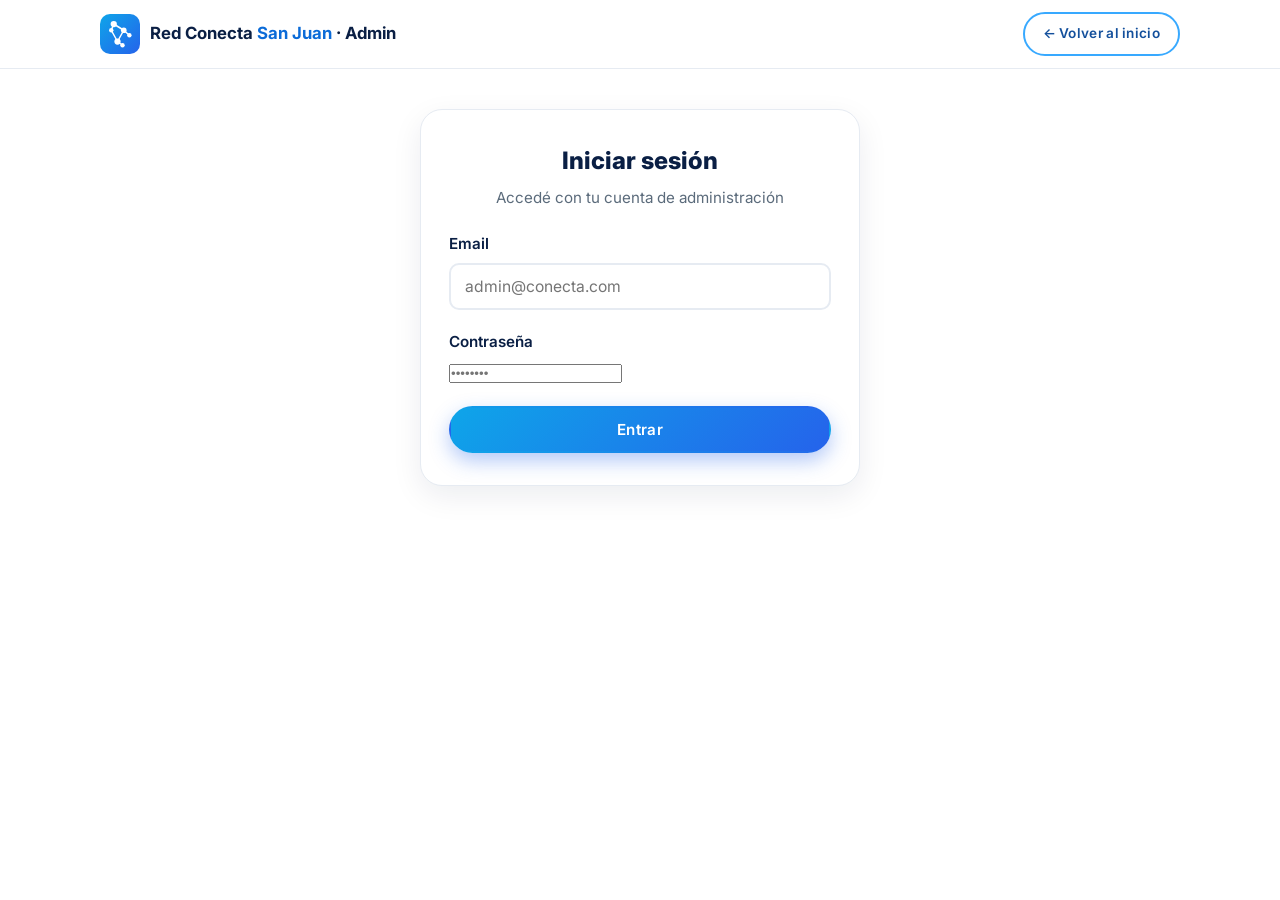
==== admin.html @ 94a2de99 "first commit" ====
<!DOCTYPE html>
<html lang="es">
<head>
    <meta charset="UTF-8">
    <meta name="viewport" content="width=device-width, initial-scale=1.0">
    <meta name="robots" content="noindex">
    <title>Panel de Administración - Red Conecta San Juan</title>

    <link rel="preconnect" href="https://fonts.googleapis.com">
    <link rel="preconnect" href="https://fonts.gstatic.com" crossorigin>
    <link href="https://fonts.googleapis.com/css2?family=Inter:wght@400;500;600;700;800;900&display=swap" rel="stylesheet">

    <link rel="stylesheet" href="css/estilo.css">
</head>
<body>

    <!-- ==================== ENCABEZADO ==================== -->
    <header class="header">
        <div class="header-inner">
            <a class="header-logo" href="index.html">
                <img src="assets/imagenes/logo.svg" alt="Logo Red Conecta San Juan" class="logo-img">
                <span class="logo-texto">Red Conecta <strong>San Juan</strong> · Admin</span>
            </a>
            <a class="btn btn-secundario btn-header" href="index.html">← Volver al inicio</a>
        </div>
    </header>

    <main class="container">

        <!-- ===================== LOGIN ===================== -->
        <div id="login-panel" class="auth-panel">
            <h2>Iniciar sesión</h2>
            <p class="auth-subtitulo">Accedé con tu cuenta de administración</p>

            <div id="login-mensaje" class="mensaje"></div>

            <form id="login-form" novalidate>
                <div class="campo" id="login-email-grupo">
                    <label for="login-email">Email</label>
                    <input type="email" id="login-email" placeholder="admin@conecta.com" autocomplete="email">
                    <span class="campo-error">Ingresá un email válido</span>
                </div>
                <div class="campo" id="login-password-grupo">
                    <label for="login-password">Contraseña</label>
                    <input type="password" id="login-password" placeholder="••••••••" autocomplete="current-password">
                    <span class="campo-error">Ingresá tu contraseña</span>
                </div>
                <button type="submit" class="btn btn-primario btn-block" id="btn-login">
                    <span class="spinner spinner-oscuro"></span>
                    Entrar
                </button>
            </form>
        </div>

        <!-- ===================== PANEL DE REGISTROS ===================== -->
        <section id="admin-panel" hidden>
            <div class="admin-header">
                <h2 class="admin-titulo">Registros de la Red</h2>
                <div>
                    <span class="header-usuario-nombre">👤 <span id="usuario-nombre"></span></span>
                    <button class="btn btn-secundario btn-sm" id="btn-cerrar-sesion">Cerrar sesión</button>
                </div>
            </div>

            <div id="admin-mensaje" class="mensaje"></div>

            <div class="table-wrap">
                <table class="tabla-admin">
                    <thead>
                        <tr>
                            <th>Fecha</th>
                            <th>Nombre</th>
                            <th>Email</th>
                            <th>Tipo de perfil</th>
                            <th>Localidad</th>
                            <th>WhatsApp</th>
                            <th>Red</th>
                            <th>Archivo</th>
                            <th>Detalles</th>
                            <th>Autoriza</th>
                            <th>Acciones</th>
                        </tr>
                    </thead>
                    <tbody id="tabla-registros">
                        <tr>
                            <td colspan="11">
                                <div class="empty-state">
                                    <span class="empty-icono">⏳</span>
                                    Cargando registros…
                                </div>
                            </td>
                        </tr>
                    </tbody>
                </table>
            </div>
        </section>
    </main>

    <!-- ==================== SCRIPTS ==================== -->
    <script src="js/config.js"></script>
    <script src="js/supabase.js"></script>
    <script src="js/auth.js"></script>
    <script>
        document.addEventListener('DOMContentLoaded', function() {
            const loginPanel = document.getElementById('login-panel');
            const adminPanel = document.getElementById('admin-panel');
            const mensajeLogin = document.getElementById('login-mensaje');
            const mensajeAdmin = document.getElementById('admin-mensaje');

            /* ==================== UTILIDADES ==================== */

            function mostrarMensaje(contenedor, texto, tipo) {
                contenedor.textContent = texto;
                contenedor.className = 'mensaje mensaje-' + tipo + ' visible';
            }

            function validarCampo(grupoId, condicionValida) {
                const grupo = document.getElementById(grupoId);
                if (condicionValida()) {
                    grupo.classList.remove('invalido');
                    return true;
                }
                grupo.classList.add('invalido');
                return false;
            }

            function esEmailValido(email) {
                return /^[^\s@]+@[^\s@]+\.[^\s@]+$/.test(email);
            }

            /* ==================== LOGIN ==================== */

            document.getElementById('login-form').addEventListener('submit', async function(e) {
                e.preventDefault();

                const email = document.getElementById('login-email').value.trim();
                const password = document.getElementById('login-password').value;

                const emailOk = validarCampo('login-email-grupo', () => esEmailValido(email));
                const passOk = validarCampo('login-password-grupo', () => password.length > 0);
                if (!emailOk || !passOk) return;

                const btn = document.getElementById('btn-login');
                btn.disabled = true;
                btn.classList.add('btn-loading');

                try {
                    await iniciarSesion(email, password);
                    mostrarPanelAdmin();
                } catch (error) {
                    mostrarMensaje(mensajeLogin, '❌ ' + error.message, 'error');
                } finally {
                    btn.disabled = false;
                    btn.classList.remove('btn-loading');
                }
            });

            /* ==================== PANEL ADMIN ==================== */

            function mostrarPanelAdmin() {
                loginPanel.hidden = true;
                adminPanel.hidden = false;
                document.getElementById('usuario-nombre').textContent = nombreUsuario();
                cargarRegistros();
            }

            document.getElementById('btn-cerrar-sesion').addEventListener('click', function() {
                cerrarSesion(true);
            });

            // Nombres legibles de los tipos de perfil
            const etiquetasPerfil = {
                profesional: 'Profesional',
                tecnico: 'Técnico / oficio',
                busco_trabajo: 'Busco trabajo',
                emprendedor: 'Emprendedor/a',
                empresa: 'Empresa / PyME',
                estudiante: 'Estudiante',
                institucion: 'Institución'
            };

            function escapar(texto) {
                const div = document.createElement('div');
                div.textContent = texto;
                return div.innerHTML;
            }

            function formatearFecha(iso) {
                if (!iso) return '—';
                const fecha = new Date(iso);
                if (isNaN(fecha)) return '—';
                return fecha.toLocaleDateString('es-AR', {
                    day: '2-digit',
                    month: '2-digit',
                    year: 'numeric',
                    hour: '2-digit',
                    minute: '2-digit'
                });
            }

            // Resumen legible de preferencias + datos del perfil
            function resumenDetalles(registro) {
                const partes = [];

                const detalles = registro.perfil_detalles || {};
                const camposLegibles = {
                    profesion: 'Profesión',
                    especialidad: 'Especialidad',
                    experiencia: 'Experiencia',
                    interes: 'Interés',
                    nombre_emprendimiento: 'Emprendimiento',
                    rubro: 'Rubro',
                    localidad_emprendimiento: 'Localidad',
                    ofreces: 'Ofrece',
                    nombre_empresa: 'Empresa',
                    carrera: 'Carrera',
                    institucion: 'Institución',
                    anio_cursado: 'Año',
                    nombre_institucion: 'Institución'
                };

                Object.keys(camposLegibles).forEach((clave) => {
                    if (detalles[clave]) {
                        const valor = Array.isArray(detalles[clave])
                            ? detalles[clave].join(', ')
                            : String(detalles[clave]);
                        if (valor) partes.push(`<strong>${camposLegibles[clave]}:</strong> ${escapar(valor)}`);
                    }
                });

                if (Array.isArray(registro.preferencias) && registro.preferencias.length) {
                    partes.push(`<strong>Quiere encontrar:</strong> ${escapar(registro.preferencias.join(', '))}`);
                }

                return partes.join('<br>') || '—';
            }

            async function cargarRegistros() {
                const tbody = document.getElementById('tabla-registros');

                try {
                    const registros = await listarRegistros();

                    if (!registros.length) {
                        tbody.innerHTML = `
                            <tr>
                                <td colspan="11">
                                    <div class="empty-state">
                                        <span class="empty-icono">🌱</span>
                                        Todavía no hay registros en la red.
                                    </div>
                                </td>
                            </tr>
                        `;
                        return;
                    }

                    tbody.innerHTML = registros.map((registro) => `
                        <tr>
                            <td>${escapar(formatearFecha(registro.fecha_registro))}</td>
                            <td><strong>${escapar(registro.nombre_apellido)}</strong></td>
                            <td>${escapar(registro.email || '')}</td>
                            <td><span class="badge badge-perfil">${escapar(etiquetasPerfil[registro.tipo_perfil] || registro.tipo_perfil || '')}</span></td>
                            <td>${escapar(registro.localidad || '')}</td>
                            <td>${escapar(registro.whatsapp || '')}</td>
                            <td>${escapar(registro.red_social || '')}</td>
                            <td>${registro.archivo_url
                                ? `<a href="${escapar(registro.archivo_url)}" target="_blank" rel="noopener">${escapar(registro.archivo_nombre || 'Ver archivo')}</a>`
                                : '—'}</td>
                            <td class="celda-descripcion">${resumenDetalles(registro)}</td>
                            <td>
                                ${registro.autoriza_datos ? '✅ Datos' : '❌ Datos'}
                                ${registro.autoriza_contacto ? '· ✅ Contacto' : '· ❌ Contacto'}
                            </td>
                            <td class="acciones-cell">
                                <button type="button" class="btn btn-danger btn-sm" data-eliminar="${registro.id}" data-nombre="${escapar(registro.nombre_apellido)}">Eliminar</button>
                            </td>
                        </tr>
                    `).join('');

                    // Delegación: eliminar registros
                    tbody.querySelectorAll('[data-eliminar]').forEach((btn) => {
                        btn.addEventListener('click', async () => {
                            const nombre = btn.dataset.nombre;
                            if (!confirm(`¿Eliminar el registro de "${nombre}"? Esta acción no se puede deshacer.`)) return;

                            btn.disabled = true;
                            try {
                                await eliminarRegistro(btn.dataset.eliminar);
                                mostrarMensaje(mensajeAdmin, '✅ Registro eliminado.', 'exito');
                                cargarRegistros();
                            } catch (error) {
                                btn.disabled = false;
                                mostrarMensaje(mensajeAdmin, '❌ ' + error.message, 'error');
                            }
                        });
                    });

                } catch (error) {
                    const esPGRST205 = error.message.includes('PGRST205') || error.message.includes('Could not find the table');
                    tbody.innerHTML = `
                        <tr>
                            <td colspan="11">
                                <div class="empty-state">
                                    <span class="empty-icono">${esPGRST205 ? '🛠️' : '⚠️'}</span>
                                    ${esPGRST205
                                        ? 'La tabla <strong>registros</strong> no existe en Supabase. Ejecutá <strong>sql/setup_conecta.sql</strong> en el SQL Editor: copialo desde el archivo con el Bloc de notas (no desde un visor con formato), pegá el contenido, hacé <strong>Run</strong> y luego recargá esta página.'
                                        : 'No se pudieron cargar los registros. Revisá que las políticas RLS estén configuradas (ejecutá sql/setup_conecta.sql) y que la sesión sea válida.'}
                                    <br><small>${escapar(error.message)}</small>
                                </div>
                            </td>
                        </tr>
                    `;
                }
            }

            /* ==================== INICIO ==================== */

            if (verificarSesion()) {
                mostrarPanelAdmin();
            }
        });
    </script>
</body>
</html>
---- css/estilo.css ----
/* ============================================================
   RED CONECTA SAN JUAN - ESTILOS GLOBALES
   Paleta: azules, blancos y grises. Tipografía: Inter.
   Mobile first: estilos base para móvil y luego media queries
   para tablet y desktop.
   ============================================================ */

/* ============================================================
   0) VARIABLES Y RESET
   ============================================================ */
:root {
    --azul-900: #0a1f44;
    --azul-800: #12356e;
    --azul-700: #14509c;
    --azul-600: #0b6bd8;
    --azul-500: #1d8cf0;
    --azul-400: #38a9ff;
    --azul-100: #e3f1ff;
    --verde: #10b981;
    --rojo: #e11d48;
    --gris-900: #1f2937;
    --gris-600: #5b6b7b;
    --gris-400: #9aa8b8;
    --gris-200: #e6ebf2;
    --gris-100: #f4f7fb;
    --blanco: #ffffff;
    --gradiente-primario: linear-gradient(135deg, #0ea5e9 0%, #2563eb 100%);
    --gradiente-hero: linear-gradient(160deg, #0a1f44 0%, #12356e 55%, #0b6bd8 100%);
    --sombra: 0 10px 30px rgba(10, 31, 68, 0.08);
    --sombra-hover: 0 16px 40px rgba(10, 31, 68, 0.14);
    --radio: 16px;
    --radio-chico: 10px;
    --max-w: 1120px;
    --max-w-estrecho: 720px;
}

* {
    margin: 0;
    padding: 0;
    box-sizing: border-box;
}

html {
    scroll-behavior: smooth;
}

body {
    font-family: 'Inter', system-ui, -apple-system, 'Segoe UI', Roboto, sans-serif;
    color: var(--gris-900);
    background: var(--blanco);
    line-height: 1.6;
    -webkit-font-smoothing: antialiased;
}

img {
    max-width: 100%;
    display: block;
}

a {
    color: var(--azul-600);
    text-decoration: none;
}

a:hover {
    text-decoration: none;
}

.container {
    width: 100%;
    max-width: var(--max-w);
    margin: 0 auto;
    padding: 0 20px;
}

.container-estrecho {
    max-width: var(--max-w-estrecho);
}

/* ============================================================
   1) BOTONES
   ============================================================ */
.btn {
    display: inline-flex;
    align-items: center;
    justify-content: center;
    gap: 8px;
    padding: 12px 22px;
    border: 2px solid transparent;
    border-radius: 999px;
    font-family: inherit;
    font-size: 0.95rem;
    font-weight: 600;
    letter-spacing: 0.3px;
    cursor: pointer;
    transition: transform 0.15s ease, box-shadow 0.2s ease, background 0.2s ease, color 0.2s ease;
    text-align: center;
}

.btn:active {
    transform: scale(0.98);
}

.btn:disabled {
    opacity: 0.6;
    cursor: not-allowed;
}

.btn-primario {
    background: var(--gradiente-primario);
    color: var(--blanco);
    box-shadow: 0 8px 20px rgba(37, 99, 235, 0.35);
}

.btn-primario:hover {
    box-shadow: 0 12px 26px rgba(37, 99, 235, 0.45);
    transform: translateY(-1px);
}

.btn-secundario {
    background: var(--blanco);
    color: var(--azul-700);
    border-color: var(--azul-400);
}

.btn-secundario:hover {
    background: var(--azul-100);
    transform: translateY(-1px);
}

.btn-lg {
    padding: 15px 32px;
    font-size: 1.05rem;
}

.btn-sm {
    padding: 8px 16px;
    font-size: 0.85rem;
}

.btn-danger {
    background: var(--blanco);
    color: var(--rojo);
    border-color: #fecdd3;
}

.btn-danger:hover {
    background: #fff1f2;
}

.btn-enlace {
    background: none;
    border: none;
    color: var(--azul-600);
    font-family: inherit;
    font-size: 0.9rem;
    font-weight: 600;
    cursor: pointer;
    padding: 2px 0;
}

.btn-enlace:hover {
    text-decoration: underline;
}

.btn-block {
    width: 100%;
}

/* Botón con spinner durante el envío */
.btn-loading {
    pointer-events: none;
    opacity: 0.8;
}

.btn-loading .spinner {
    display: inline-block;
}

.spinner {
    display: none;
    width: 16px;
    height: 16px;
    border: 2px solid rgba(255, 255, 255, 0.4);
    border-top-color: #fff;
    border-radius: 50%;
    animation: girar 0.7s linear infinite;
}

.spinner-oscuro {
    border: 2px solid rgba(11, 107, 216, 0.25);
    border-top-color: var(--azul-600);
}

@keyframes girar {
    to { transform: rotate(360deg); }
}

/* ============================================================
   2) ENCABEZADO
   ============================================================ */
.header {
    position: sticky;
    top: 0;
    z-index: 100;
    background: rgba(255, 255, 255, 0.95);
    backdrop-filter: blur(8px);
    border-bottom: 1px solid var(--gris-200);
}

.header-inner {
    max-width: var(--max-w);
    margin: 0 auto;
    padding: 12px 20px;
    display: flex;
    align-items: center;
    justify-content: space-between;
    gap: 16px;
}

.header-logo {
    display: flex;
    align-items: center;
    gap: 10px;
}

.logo-img {
    width: 40px;
    height: 40px;
}

.logo-texto {
    font-size: 1.05rem;
    font-weight: 700;
    color: var(--azul-900);
    white-space: nowrap;
}

.logo-texto strong {
    color: var(--azul-600);
}

.header-nav {
    display: none;
    align-items: center;
    gap: 22px;
}

.header-nav > a:not(.btn) {
    color: var(--gris-900);
    font-weight: 500;
    font-size: 0.95rem;
}

.header-nav > a:not(.btn):hover {
    color: var(--azul-600);
}

.btn-header {
    padding: 9px 18px;
    font-size: 0.85rem;
}

.nav-toggle {
    display: inline-flex;
    align-items: center;
    justify-content: center;
    width: 42px;
    height: 42px;
    background: none;
    border: 1px solid var(--gris-200);
    border-radius: 10px;
    font-size: 1.3rem;
    color: var(--azul-900);
    cursor: pointer;
}

@media (min-width: 900px) {
    .header-nav {
        display: flex;
    }
    .nav-toggle {
        display: none;
    }
}

/* Menú móvil desplegado (se activa por JS) */
.header-nav.abierto {
    display: flex;
    flex-direction: column;
    align-items: stretch;
    gap: 10px;
    position: absolute;
    top: 100%;
    left: 0;
    right: 0;
    background: var(--blanco);
    border-bottom: 1px solid var(--gris-200);
    box-shadow: var(--sombra);
    padding: 16px 20px;
}

/* ============================================================
   3) HERO
   ============================================================ */
.hero {
    background: var(--gradiente-hero);
    color: var(--blanco);
    padding: 64px 0 72px;
    position: relative;
    overflow: hidden;
}

.hero-inner {
    display: flex;
    flex-direction: column;
    gap: 48px;
    align-items: center;
}

.hero-badge {
    display: inline-block;
    background: rgba(255, 255, 255, 0.12);
    border: 1px solid rgba(255, 255, 255, 0.25);
    color: #dbeafe;
    padding: 6px 16px;
    border-radius: 999px;
    font-size: 0.85rem;
    font-weight: 500;
    margin-bottom: 18px;
}

.hero-titulo {
    font-size: clamp(2.4rem, 8vw, 4.2rem);
    font-weight: 900;
    line-height: 1.05;
    letter-spacing: 0.5px;
    margin-bottom: 18px;
}

.hero-eslogan {
    font-size: clamp(1.1rem, 3vw, 1.5rem);
    font-weight: 600;
    color: #bfdbfe;
    margin-bottom: 16px;
}

.hero-texto {
    max-width: 560px;
    color: #dbeafe;
    margin-bottom: 28px;
    font-size: 1rem;
}

.hero-acciones {
    display: flex;
    flex-wrap: wrap;
    gap: 12px;
}

.hero .btn-secundario {
    background: rgba(255, 255, 255, 0.1);
    color: var(--blanco);
    border-color: rgba(255, 255, 255, 0.5);
}

.hero .btn-secundario:hover {
    background: rgba(255, 255, 255, 0.2);
}

.hero-grafico {
    max-width: 340px;
    width: 100%;
}

.hero-grafico svg {
    width: 100%;
    height: auto;
}

@media (min-width: 900px) {
    .hero {
        padding: 96px 0;
    }
    .hero-inner {
        flex-direction: row;
        justify-content: space-between;
        gap: 40px;
    }
    .hero-grafico {
        max-width: 440px;
    }
}

/* ============================================================
   4) SECCIONES GENÉRICAS
   ============================================================ */
.seccion {
    padding: 64px 0;
}

.seccion-gris {
    background: var(--gris-100);
}

.seccion-formulario {
    background: linear-gradient(180deg, var(--blanco) 0%, var(--gris-100) 100%);
    padding-bottom: 80px;
}

.seccion-titulo {
    font-size: clamp(1.6rem, 4vw, 2.2rem);
    font-weight: 800;
    color: var(--azul-900);
    text-align: center;
    margin-bottom: 14px;
}

.resaltado {
    color: var(--azul-600);
}

.seccion-intro {
    text-align: center;
    color: var(--gris-600);
    max-width: 680px;
    margin: 0 auto 44px;
    font-size: 1.02rem;
}

/* ============================================================
   5) BLOQUES "¿QUÉ ES?"
   ============================================================ */
.grid-bloques {
    display: grid;
    grid-template-columns: 1fr;
    gap: 20px;
}

.bloque {
    background: var(--blanco);
    border: 1px solid var(--gris-200);
    border-radius: var(--radio);
    padding: 32px 28px;
    box-shadow: var(--sombra);
    text-align: center;
    transition: transform 0.2s ease, box-shadow 0.2s ease;
}

.bloque:hover {
    transform: translateY(-4px);
    box-shadow: var(--sombra-hover);
}

.bloque-icono {
    display: inline-flex;
    align-items: center;
    justify-content: center;
    width: 72px;
    height: 72px;
    border-radius: 22px;
    background: var(--azul-100);
    font-size: 2rem;
    margin-bottom: 18px;
}

.bloque h3 {
    color: var(--azul-900);
    font-size: 1.2rem;
    margin-bottom: 10px;
}

.bloque p {
    color: var(--gris-600);
    font-size: 0.95rem;
}

@media (min-width: 700px) {
    .grid-bloques {
        grid-template-columns: repeat(3, 1fr);
    }
}

/* ============================================================
   6) TARJETAS DE PERFIL "¿QUIÉNES PUEDEN REGISTRARSE?"
   ============================================================ */
.grid-tarjetas {
    display: grid;
    grid-template-columns: 1fr;
    gap: 18px;
}

.tarjeta-perfil {
    background: var(--blanco);
    border: 1px solid var(--gris-200);
    border-radius: var(--radio);
    padding: 26px 22px;
    text-align: center;
    box-shadow: var(--sombra);
    transition: transform 0.2s ease, box-shadow 0.2s ease;
}

.tarjeta-perfil:hover {
    transform: translateY(-4px);
    box-shadow: var(--sombra-hover);
}

.tarjeta-icono {
    display: inline-flex;
    align-items: center;
    justify-content: center;
    width: 60px;
    height: 60px;
    border-radius: 18px;
    background: linear-gradient(135deg, var(--azul-100), #f0f9ff);
    font-size: 1.7rem;
    margin-bottom: 14px;
}

.tarjeta-perfil h3 {
    color: var(--azul-900);
    font-size: 1.05rem;
    margin-bottom: 6px;
}

.tarjeta-perfil p {
    color: var(--gris-600);
    font-size: 0.9rem;
}

@media (min-width: 560px) {
    .grid-tarjetas {
        grid-template-columns: repeat(2, 1fr);
    }
}

@media (min-width: 900px) {
    .grid-tarjetas {
        grid-template-columns: repeat(3, 1fr);
    }
}

/* ============================================================
   7) LISTA DE OPORTUNIDADES
   ============================================================ */
.lista-oportunidades {
    display: grid;
    grid-template-columns: 1fr;
    gap: 16px;
}

.oportunidad {
    display: flex;
    align-items: flex-start;
    gap: 16px;
    background: var(--blanco);
    border: 1px solid var(--gris-200);
    border-radius: var(--radio-chico);
    padding: 20px;
    transition: border-color 0.2s ease, box-shadow 0.2s ease;
}

.oportunidad:hover {
    border-color: var(--azul-400);
    box-shadow: var(--sombra);
}

.oportunidad-icono {
    flex-shrink: 0;
    display: inline-flex;
    align-items: center;
    justify-content: center;
    width: 46px;
    height: 46px;
    border-radius: 12px;
    background: var(--azul-100);
    font-size: 1.3rem;
}

.oportunidad h3 {
    color: var(--azul-900);
    font-size: 1.02rem;
    margin-bottom: 4px;
}

.oportunidad p {
    color: var(--gris-600);
    font-size: 0.9rem;
}

@media (min-width: 700px) {
    .lista-oportunidades {
        grid-template-columns: repeat(2, 1fr);
    }
}

/* ============================================================
   8) BANNER CTA
   ============================================================ */
.cta-banner {
    margin-top: 40px;
    text-align: center;
    background: var(--gradiente-hero);
    color: var(--blanco);
    border-radius: var(--radio);
    padding: 40px 24px;
    box-shadow: var(--sombra-hover);
}

.cta-banner p {
    font-size: 1.25rem;
    font-weight: 600;
    margin-bottom: 20px;
}

/* ============================================================
   9) FORMULARIO MULTI-PASO
   ============================================================ */
.formulario {
    background: var(--blanco);
    border: 1px solid var(--gris-200);
    border-radius: 22px;
    box-shadow: var(--sombra);
    padding: 28px 22px;
}

/* --- Indicador de progreso --- */
.progreso {
    list-style: none;
    display: flex;
    justify-content: space-between;
    gap: 4px;
    margin: 0 0 32px;
    padding: 0;
}

.progreso-item {
    display: flex;
    flex-direction: column;
    align-items: center;
    gap: 6px;
    flex: 1;
    position: relative;
}

.progreso-item:not(:last-child)::after {
    content: '';
    position: absolute;
    top: 16px;
    right: calc(50% + 14px);
    left: calc(-50% + 14px);
    height: 3px;
    background: var(--gris-200);
    border-radius: 2px;
    z-index: 0;
}

.progreso-numero {
    position: relative;
    z-index: 1;
    display: inline-flex;
    align-items: center;
    justify-content: center;
    width: 32px;
    height: 32px;
    border-radius: 50%;
    background: var(--gris-200);
    color: var(--gris-600);
    font-weight: 700;
    font-size: 0.9rem;
    transition: background 0.3s ease, color 0.3s ease;
}

.progreso-etiqueta {
    font-size: 0.7rem;
    color: var(--gris-600);
    text-align: center;
    white-space: nowrap;
}

.progreso-item.activo .progreso-numero {
    background: var(--gradiente-primario);
    color: var(--blanco);
    box-shadow: 0 4px 12px rgba(37, 99, 235, 0.4);
}

.progreso-item.activo .progreso-etiqueta {
    color: var(--azul-700);
    font-weight: 600;
}

.progreso-item.completado .progreso-numero {
    background: var(--verde);
    color: var(--blanco);
}

.progreso-item.completado:not(:last-child)::after {
    background: var(--verde);
}

@media (min-width: 700px) {
    .progreso-etiqueta {
        font-size: 0.8rem;
    }
    .progreso-numero {
        width: 36px;
        height: 36px;
    }
}

/* --- Pasos --- */
.paso-titulo {
    font-size: 1.4rem;
    font-weight: 800;
    color: var(--azul-900);
    margin-bottom: 6px;
}

.paso-subtitulo {
    color: var(--gris-600);
    margin-bottom: 24px;
    font-size: 0.98rem;
}

/* Transición de pasos */
.paso {
    animation: aparecer 0.35s ease;
}

@keyframes aparecer {
    from {
        opacity: 0;
        transform: translateX(24px);
    }
    to {
        opacity: 1;
        transform: translateX(0);
    }
}

/* --- Selección de perfil (paso 1) --- */
.grid-perfiles {
    display: grid;
    grid-template-columns: 1fr 1fr;
    gap: 14px;
}

.opcion-perfil {
    display: flex;
    flex-direction: column;
    align-items: center;
    gap: 8px;
    padding: 20px 12px;
    background: var(--blanco);
    border: 2px solid var(--gris-200);
    border-radius: var(--radio-chico);
    font-family: inherit;
    cursor: pointer;
    text-align: center;
    transition: border-color 0.2s ease, background 0.2s ease, box-shadow 0.2s ease, transform 0.15s ease;
}

.opcion-perfil:hover {
    border-color: var(--azul-400);
    transform: translateY(-2px);
}

.opcion-perfil.seleccionada {
    border-color: var(--azul-600);
    background: var(--azul-100);
    box-shadow: 0 0 0 3px rgba(29, 140, 240, 0.18);
}

.opcion-icono {
    font-size: 1.9rem;
}

.opcion-nombre {
    font-weight: 600;
    font-size: 0.9rem;
    color: var(--azul-900);
}

@media (min-width: 700px) {
    .grid-perfiles {
        grid-template-columns: repeat(3, 1fr);
    }
}

/* --- Campos de formulario --- */
.campo {
    margin-bottom: 20px;
}

.campo label {
    display: block;
    font-weight: 600;
    color: var(--azul-900);
    margin-bottom: 6px;
    font-size: 0.95rem;
}

.campo-etiqueta {
    display: block;
    font-weight: 600;
    color: var(--azul-900);
    margin-bottom: 10px;
    font-size: 0.98rem;
}

.opcional {
    font-weight: 400;
    color: var(--gris-400);
    font-size: 0.85rem;
}

.campo input[type="text"],
.campo input[type="email"],
.campo input[type="tel"],
.campo select,
.campo textarea {
    width: 100%;
    padding: 12px 14px;
    border: 2px solid var(--gris-200);
    border-radius: var(--radio-chico);
    font-family: inherit;
    font-size: 0.98rem;
    color: var(--gris-900);
    background: var(--blanco);
    transition: border-color 0.2s ease, box-shadow 0.2s ease;
}

.campo input:focus,
.campo select:focus,
.campo textarea:focus {
    outline: none;
    border-color: var(--azul-500);
    box-shadow: 0 0 0 3px rgba(29, 140, 240, 0.15);
}

.campo select {
    appearance: auto;
}

.campo.invalido input,
.campo.invalido select {
    border-color: var(--rojo);
}

.campo-error {
    display: none;
    color: var(--rojo);
    font-size: 0.85rem;
    font-weight: 500;
    margin-top: 6px;
}

.campo.invalido .campo-error {
    display: block;
}

.campo-error-perfil {
    color: var(--rojo);
    font-size: 0.88rem;
    font-weight: 500;
    margin-top: 14px;
}

/* --- Checkboxes --- */
.lista-check {
    display: grid;
    grid-template-columns: 1fr;
    gap: 8px;
}

/* Opciones tipo radio (experiencia, etc.) */
.grupo-opciones {
    display: grid;
    grid-template-columns: 1fr;
    gap: 8px;
}

.radio-opcion {
    display: flex;
    align-items: center;
    gap: 10px;
    padding: 12px 14px;
    border: 1px solid var(--gris-200);
    border-radius: var(--radio-chico);
    cursor: pointer;
    transition: background 0.15s ease, border-color 0.15s ease;
}

.radio-opcion:hover {
    background: var(--gris-100);
}

.radio-opcion input[type="radio"] {
    width: 18px;
    height: 18px;
    margin-top: 0;
    accent-color: var(--azul-600);
    flex-shrink: 0;
    cursor: pointer;
}

.radio-opcion span {
    font-size: 0.95rem;
    color: var(--gris-900);
}

@media (min-width: 700px) {
    .grupo-opciones {
        grid-template-columns: repeat(2, 1fr);
    }
}

.check {
    display: flex;
    align-items: flex-start;
    gap: 10px;
    padding: 12px 14px;
    border: 1px solid var(--gris-200);
    border-radius: var(--radio-chico);
    cursor: pointer;
    transition: background 0.15s ease, border-color 0.15s ease;
}

.check:hover {
    background: var(--gris-100);
}

.check input[type="checkbox"] {
    width: 18px;
    height: 18px;
    margin-top: 3px;
    accent-color: var(--azul-600);
    flex-shrink: 0;
    cursor: pointer;
}

.check span {
    font-size: 0.95rem;
    color: var(--gris-900);
}

.check-autorizacion span {
    font-size: 0.9rem;
    color: var(--gris-600);
}

@media (min-width: 700px) {
    .lista-check {
        grid-template-columns: repeat(2, 1fr);
    }
    .check-autorizacion {
        grid-column: span 2;
    }
}

/* --- Zona de archivo (paso 4) --- */
.zona-archivo {
    display: flex;
    flex-direction: column;
    align-items: center;
    gap: 8px;
    text-align: center;
    padding: 36px 20px;
    border: 2px dashed var(--gris-400);
    border-radius: var(--radio);
    background: var(--gris-100);
    cursor: pointer;
    transition: border-color 0.2s ease, background 0.2s ease;
}

.zona-archivo:hover {
    border-color: var(--azul-500);
    background: var(--azul-100);
}

.zona-archivo.dragging {
    border-color: var(--azul-600);
    background: var(--azul-100);
}

.zona-icono {
    font-size: 2.2rem;
}

.zona-titulo {
    font-weight: 700;
    color: var(--azul-700);
}

.zona-hint {
    font-size: 0.85rem;
    color: var(--gris-600);
}

.archivo-info {
    display: flex;
    align-items: center;
    gap: 12px;
    padding: 12px 16px;
    background: var(--azul-100);
    border: 1px solid var(--azul-400);
    border-radius: var(--radio-chico);
    font-weight: 600;
    color: var(--azul-800);
    margin-top: 12px;
}

.nota {
    font-size: 0.9rem;
    color: var(--gris-600);
    background: var(--gris-100);
    border-left: 4px solid var(--azul-500);
    padding: 12px 16px;
    border-radius: 0 var(--radio-chico) var(--radio-chico) 0;
}

/* --- Éxito (paso 6) --- */
.exito {
    text-align: center;
    padding: 24px 8px;
}

.exito-icono {
    font-size: 3.4rem;
    display: inline-block;
    animation: latido 1.4s ease infinite;
}

@keyframes latido {
    0%, 100% { transform: scale(1); }
    50% { transform: scale(1.12); }
}

.exito-titulo {
    font-size: clamp(1.6rem, 4vw, 2.2rem);
    font-weight: 900;
    color: var(--azul-900);
    margin: 16px 0 14px;
}

.exito-texto {
    color: var(--gris-600);
    max-width: 520px;
    margin: 0 auto 12px;
}

.exito-redes {
    display: flex;
    flex-wrap: wrap;
    justify-content: center;
    gap: 12px;
    margin-top: 22px;
}

/* --- Navegación del formulario --- */
.formulario-nav {
    display: flex;
    justify-content: space-between;
    gap: 12px;
    margin-top: 28px;
    padding-top: 20px;
    border-top: 1px solid var(--gris-200);
}

.formulario-mensaje {
    margin-top: 16px;
    padding: 12px 16px;
    border-radius: var(--radio-chico);
    font-weight: 500;
    font-size: 0.95rem;
}

.formulario-mensaje.error {
    background: #fff1f2;
    color: var(--rojo);
    border: 1px solid #fecdd3;
}

.formulario-mensaje.exito {
    background: #ecfdf5;
    color: #047857;
    border: 1px solid #a7f3d0;
}

/* ============================================================
   10) PIE DE PÁGINA
   ============================================================ */
.footer {
    background: var(--azul-900);
    color: #cbd5e1;
    padding: 48px 0 32px;
    text-align: center;
}

.footer-logo {
    display: inline-flex;
    align-items: center;
    gap: 10px;
    color: var(--blanco);
    font-weight: 700;
    font-size: 1.1rem;
    margin-bottom: 12px;
}

.footer-logo strong {
    color: #7dd3fc;
}

.footer-logo .logo-img {
    filter: brightness(0) invert(1);
}

.footer-eslogan {
    color: #94a3b8;
    margin-bottom: 20px;
}

.footer-redes {
    display: flex;
    justify-content: center;
    gap: 14px;
    margin-bottom: 24px;
}

.footer-red {
    display: inline-flex;
    align-items: center;
    justify-content: center;
    width: 44px;
    height: 44px;
    border-radius: 50%;
    background: rgba(255, 255, 255, 0.08);
    font-size: 1.2rem;
    color: var(--blanco);
    transition: background 0.2s ease, transform 0.2s ease;
}

.footer-red:hover {
    background: var(--azul-500);
    transform: translateY(-2px);
}

.footer-credito {
    font-size: 0.85rem;
    color: #64748b;
}

.footer-credito a {
    color: #94a3b8;
}

.footer-credito a:hover {
    color: var(--blanco);
}

/* ============================================================
   11) ADMIN - PÁNEL DE REGISTROS
   ============================================================ */
.auth-panel {
    max-width: 440px;
    margin: 40px auto;
    background: var(--blanco);
    border: 1px solid var(--gris-200);
    border-radius: 22px;
    box-shadow: var(--sombra);
    padding: 32px 28px;
}

.auth-panel h2 {
    color: var(--azul-900);
    font-size: 1.5rem;
    font-weight: 800;
    margin-bottom: 6px;
    text-align: center;
}

.auth-subtitulo {
    color: var(--gris-600);
    text-align: center;
    margin-bottom: 22px;
    font-size: 0.95rem;
}

.mensaje {
    display: none;
    padding: 12px 16px;
    border-radius: var(--radio-chico);
    font-weight: 500;
    font-size: 0.93rem;
    margin-bottom: 16px;
}

.mensaje.visible {
    display: block;
}

.mensaje-error {
    background: #fff1f2;
    color: var(--rojo);
    border: 1px solid #fecdd3;
}

.mensaje-exito {
    background: #ecfdf5;
    color: #047857;
    border: 1px solid #a7f3d0;
}

.mensaje-info {
    background: var(--azul-100);
    color: var(--azul-800);
    border: 1px solid var(--azul-400);
}

.admin-header {
    display: flex;
    flex-wrap: wrap;
    align-items: center;
    justify-content: space-between;
    gap: 12px;
    margin-bottom: 20px;
}

.admin-titulo {
    font-size: 1.3rem;
    font-weight: 800;
    color: var(--azul-900);
}

.table-wrap {
    overflow-x: auto;
    background: var(--blanco);
    border: 1px solid var(--gris-200);
    border-radius: var(--radio);
    box-shadow: var(--sombra);
}

.tabla-admin {
    width: 100%;
    border-collapse: collapse;
    min-width: 760px;
    font-size: 0.9rem;
}

.tabla-admin th,
.tabla-admin td {
    padding: 12px 14px;
    text-align: left;
    border-bottom: 1px solid var(--gris-200);
    vertical-align: top;
}

.tabla-admin th {
    background: var(--gris-100);
    color: var(--azul-800);
    font-weight: 700;
    font-size: 0.82rem;
    text-transform: uppercase;
    letter-spacing: 0.4px;
    white-space: nowrap;
}

.tabla-admin tr:last-child td {
    border-bottom: none;
}

.tabla-admin tr:hover td {
    background: var(--gris-100);
}

.badge {
    display: inline-block;
    padding: 3px 10px;
    border-radius: 999px;
    font-size: 0.78rem;
    font-weight: 600;
    white-space: nowrap;
}

.badge-perfil {
    background: var(--azul-100);
    color: var(--azul-800);
}

.badge-nuevo {
    background: #ecfdf5;
    color: #047857;
}

.celda-descripcion {
    max-width: 260px;
    font-size: 0.85rem;
    color: var(--gris-600);
}

.acciones-cell {
    white-space: nowrap;
}

.empty-state {
    text-align: center;
    padding: 48px 20px;
    color: var(--gris-600);
}

.empty-state .empty-icono {
    font-size: 2.6rem;
    display: block;
    margin-bottom: 12px;
}

.header-usuario-nombre {
    font-weight: 600;
    color: var(--azul-900);
    margin-right: 12px;
}

#admin-panel {
    padding: 40px 0 64px;
}

/* ============================================================
   12) UTILIDADES
   ============================================================ */
[hidden] {
    display: none !important;
}

/* Ajuste de scroll para anclas bajo header sticky */
#registro {
    scroll-margin-top: 80px;
}
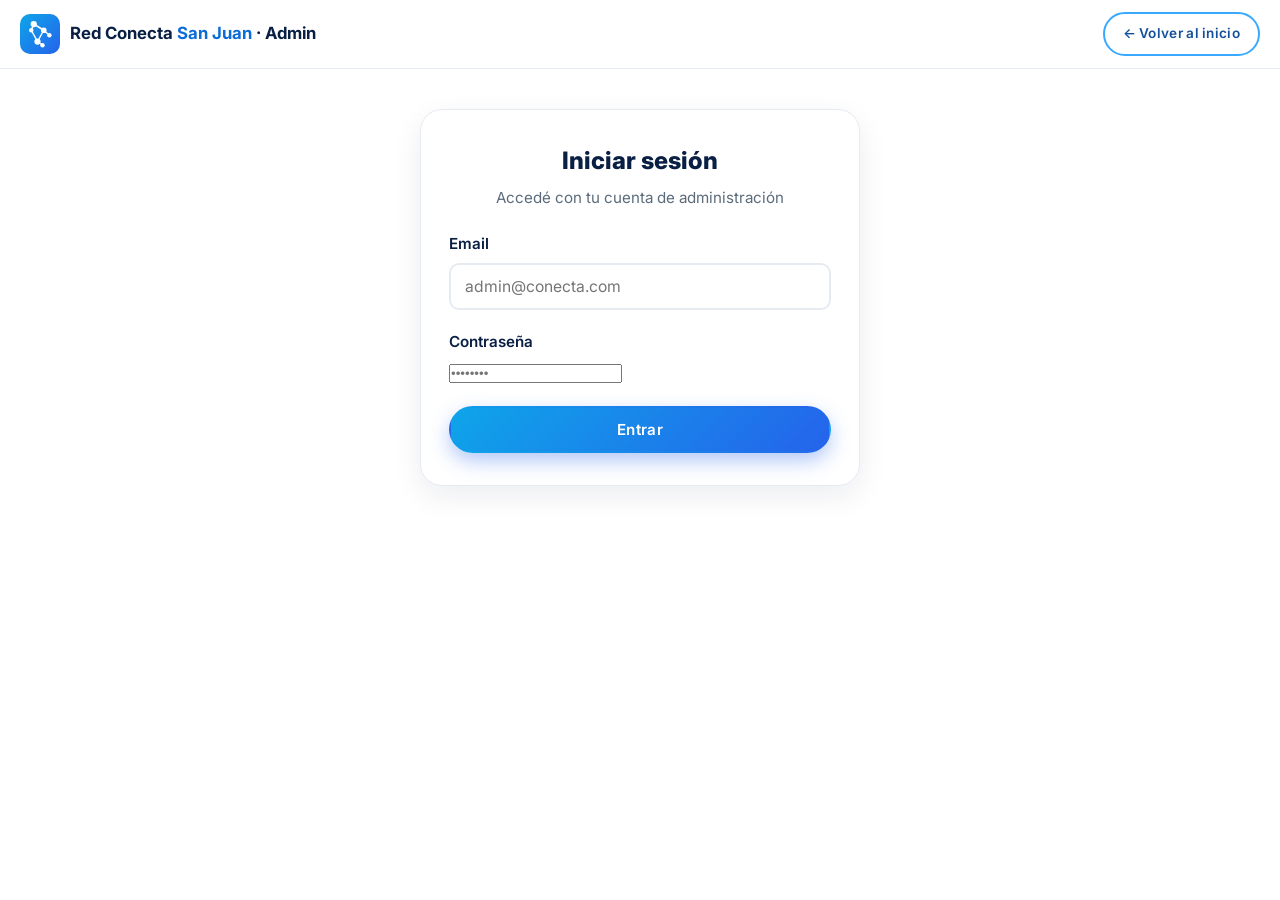
==== commit d2564bf4: "Actualizo panel admin: filtros, modal detalle, descarga TXT y logos de redes" ====
--- a/admin.html
+++ b/admin.html
@@ -5,6 +5,7 @@
     <meta name="viewport" content="width=device-width, initial-scale=1.0">
     <meta name="robots" content="noindex">
     <title>Panel de Administración - Red Conecta San Juan</title>
+    <link rel="icon" type="image/svg+xml" href="assets/imagenes/logo.svg">
 
     <link rel="preconnect" href="https://fonts.googleapis.com">
     <link rel="preconnect" href="https://fonts.gstatic.com" crossorigin>
@@ -12,7 +13,7 @@
 
     <link rel="stylesheet" href="css/estilo.css">
 </head>
-<body>
+<body class="admin-body">
 
     <!-- ==================== ENCABEZADO ==================== -->
     <header class="header">
@@ -64,6 +65,16 @@
 
             <div id="admin-mensaje" class="mensaje"></div>
 
+            <div class="admin-filtros">
+                <div class="filtro-busqueda">
+                    <input type="search" id="busqueda" placeholder="Buscar por nombre, email, localidad o WhatsApp…">
+                </div>
+                <select id="filtro-perfil" aria-label="Filtrar por tipo de perfil">
+                    <option value="">Todos los perfiles</option>
+                </select>
+                <span class="contador-resultados" id="contador-resultados"></span>
+            </div>
+
             <div class="table-wrap">
                 <table class="tabla-admin">
                     <thead>
@@ -76,14 +87,13 @@
                             <th>WhatsApp</th>
                             <th>Red</th>
                             <th>Archivo</th>
-                            <th>Detalles</th>
                             <th>Autoriza</th>
                             <th>Acciones</th>
                         </tr>
                     </thead>
                     <tbody id="tabla-registros">
                         <tr>
-                            <td colspan="11">
+                            <td colspan="10">
                                 <div class="empty-state">
                                     <span class="empty-icono">⏳</span>
                                     Cargando registros…
@@ -94,6 +104,17 @@
                 </table>
             </div>
         </section>
+
+        <!-- ===================== MODAL DETALLE ===================== -->
+        <div class="modal-overlay" id="modal-detalle" hidden>
+            <div class="modal" role="dialog" aria-modal="true" aria-labelledby="modal-titulo">
+                <div class="modal-header">
+                    <h3 id="modal-titulo">Detalle del registro</h3>
+                    <button type="button" class="modal-cerrar" id="modal-cerrar" aria-label="Cerrar">×</button>
+                </div>
+                <div class="modal-cuerpo" id="modal-contenido"></div>
+            </div>
+        </div>
     </main>
 
     <!-- ==================== SCRIPTS ==================== -->
@@ -198,109 +219,333 @@
                 });
             }
 
-            // Resumen legible de preferencias + datos del perfil
-            function resumenDetalles(registro) {
-                const partes = [];
+            // Fecha en dos líneas (día + hora) para la tabla
+            function fechaPartes(iso) {
+                if (!iso) return ['—', ''];
+                const fecha = new Date(iso);
+                if (isNaN(fecha)) return ['—', ''];
+                return [
+                    fecha.toLocaleDateString('es-AR', { day: '2-digit', month: '2-digit', year: 'numeric' }),
+                    fecha.toLocaleTimeString('es-AR', { hour: '2-digit', minute: '2-digit' })
+                ];
+            }
+
+            // Normalizar texto para búsqueda (minúsculas y sin acentos)
+            function normalizar(texto) {
+                return String(texto || '')
+                    .toLowerCase()
+                    .normalize('NFD')
+                    .replace(/[\u0300-\u036f]/g, '');
+            }
+
+            // Iniciales para el avatar (ej: "María López" → "ML")
+            function iniciales(nombre) {
+                const partes = String(nombre || '').trim().split(/\s+/).filter(Boolean);
+                if (!partes.length) return '?';
+                if (partes.length === 1) return partes[0].slice(0, 2).toUpperCase();
+                return (partes[0][0] + partes[partes.length - 1][0]).toUpperCase();
+            }
+
+            // Color del badge según el tipo de perfil
+            const COLORES_PERFIL = {
+                profesional: 'azul',
+                tecnico: 'naranja',
+                busco_trabajo: 'verde',
+                emprendedor: 'violeta',
+                empresa: 'rosa',
+                estudiante: 'cian',
+                institucion: 'ambar'
+            };
+
+            function badgeClase(tipo) {
+                return `badge-perfil badge-perfil--${COLORES_PERFIL[tipo] || 'gris'}`;
+            }
+
+            // Etiquetas legibles de los campos de perfil (en orden de aparición)
+            const CAMPOS_PERFIL_ORDEN = [
+                ['profesion', 'Profesión / actividad'],
+                ['especialidad', 'Especialidad'],
+                ['experiencia', 'Experiencia'],
+                ['interes', '¿Qué buscás?'],
+                ['nombre_emprendimiento', 'Nombre del emprendimiento'],
+                ['rubro', 'Rubro'],
+                ['localidad_emprendimiento', 'Localidad del emprendimiento'],
+                ['ofreces', '¿Qué ofrecés?'],
+                ['nombre_empresa', 'Nombre de la empresa'],
+                ['carrera', 'Carrera'],
+                ['institucion', 'Institución educativa'],
+                ['anio_cursado', 'Año que cursás'],
+                ['nombre_institucion', 'Nombre de la institución']
+            ];
+
+            function humanizar(clave) {
+                return String(clave)
+                    .replace(/_/g, ' ')
+                    .replace(/\b\w/g, (letra) => letra.toUpperCase());
+            }
+
+            function valorLegible(valor) {
+                if (Array.isArray(valor)) return valor.join(', ');
+                if (valor == null) return '';
+                return String(valor);
+            }
+
+            // Lista ordenada y etiquetada de todos los datos de un registro.
+            // Se reutiliza en el modal "Ver", en la descarga TXT y en el resumen de la tabla.
+            function camposLegibles(registro) {
+                const campos = [];
+                campos.push({ seccion: 'Datos personales', label: 'Fecha de registro', valor: formatearFecha(registro.fecha_registro) });
+                campos.push({ seccion: 'Datos personales', label: 'Tipo de perfil', valor: etiquetasPerfil[registro.tipo_perfil] || registro.tipo_perfil || '—' });
+                campos.push({ seccion: 'Datos personales', label: 'Nombre y apellido', valor: registro.nombre_apellido || '—' });
+                campos.push({ seccion: 'Datos personales', label: 'Localidad', valor: registro.localidad || '—' });
+                campos.push({ seccion: 'Datos personales', label: 'WhatsApp', valor: registro.whatsapp || '—' });
+                campos.push({ seccion: 'Datos personales', label: 'Email', valor: registro.email || '—' });
+                campos.push({ seccion: 'Datos personales', label: 'Red social', valor: registro.red_social || '—' });
+                if (registro.archivo_url) {
+                    campos.push({ seccion: 'Datos personales', label: 'Archivo adjunto', valor: registro.archivo_nombre || 'Ver archivo', url: registro.archivo_url });
+                } else {
+                    campos.push({ seccion: 'Datos personales', label: 'Archivo adjunto', valor: '—' });
+                }
 
                 const detalles = registro.perfil_detalles || {};
-                const camposLegibles = {
-                    profesion: 'Profesión',
-                    especialidad: 'Especialidad',
-                    experiencia: 'Experiencia',
-                    interes: 'Interés',
-                    nombre_emprendimiento: 'Emprendimiento',
-                    rubro: 'Rubro',
-                    localidad_emprendimiento: 'Localidad',
-                    ofreces: 'Ofrece',
-                    nombre_empresa: 'Empresa',
-                    carrera: 'Carrera',
-                    institucion: 'Institución',
-                    anio_cursado: 'Año',
-                    nombre_institucion: 'Institución'
-                };
-
-                Object.keys(camposLegibles).forEach((clave) => {
-                    if (detalles[clave]) {
-                        const valor = Array.isArray(detalles[clave])
-                            ? detalles[clave].join(', ')
-                            : String(detalles[clave]);
-                        if (valor) partes.push(`<strong>${camposLegibles[clave]}:</strong> ${escapar(valor)}`);
+
+                CAMPOS_PERFIL_ORDEN.forEach(([clave, etiqueta]) => {
+                    const valor = valorLegible(detalles[clave]);
+                    if (valor) campos.push({ seccion: 'Detalles del perfil', label: etiqueta, valor });
+                });
+
+                Object.keys(detalles).forEach((clave) => {
+                    const esConocida = CAMPOS_PERFIL_ORDEN.some(([c]) => c === clave);
+                    if (esConocida) return;
+                    const valor = valorLegible(detalles[clave]);
+                    if (valor) campos.push({ seccion: 'Detalles del perfil', label: humanizar(clave), valor });
+                });
+
+                if (Array.isArray(registro.preferencias) && registro.preferencias.length) {
+                    campos.push({ seccion: 'Preferencias', label: 'Quiere encontrar', valor: registro.preferencias.join(', ') });
+                }
+
+                campos.push({ seccion: 'Autorizaciones', label: 'Autoriza uso de datos', valor: registro.autoriza_datos ? 'Sí ✅' : 'No ❌' });
+                campos.push({ seccion: 'Autorizaciones', label: 'Autoriza contacto', valor: registro.autoriza_contacto ? 'Sí ✅' : 'No ❌' });
+
+                return campos;
+            }
+
+            // Texto legible para la descarga TXT
+            function textoTXT(registro) {
+                const lineas = [];
+                lineas.push('============================================');
+                lineas.push('REGISTRO DE LA RED CONECTA SAN JUAN');
+                lineas.push('============================================');
+                let seccionActual = null;
+                camposLegibles(registro).forEach((campo) => {
+                    if (campo.seccion !== seccionActual) {
+                        seccionActual = campo.seccion;
+                        lineas.push('');
+                        lineas.push(`--- ${campo.seccion} ---`);
                     }
-                });
-
-                if (Array.isArray(registro.preferencias) && registro.preferencias.length) {
-                    partes.push(`<strong>Quiere encontrar:</strong> ${escapar(registro.preferencias.join(', '))}`);
-                }
-
-                return partes.join('<br>') || '—';
+                    const sufijo = campo.url ? ` (${campo.url})` : '';
+                    lineas.push(`${campo.label}: ${campo.valor}${sufijo}`);
+                });
+                lineas.push('');
+                lineas.push(`Generado el ${new Date().toLocaleString('es-AR')}`);
+                return lineas.join('\n');
+            }
+
+            // Descargar un registro en formato TXT
+            function descargarTXT(registro) {
+                const contenido = '\uFEFF' + textoTXT(registro);
+                const blob = new Blob([contenido], { type: 'text/plain;charset=utf-8' });
+                const url = URL.createObjectURL(blob);
+
+                const base = (registro.nombre_apellido || 'registro')
+                    .toLowerCase()
+                    .normalize('NFD')
+                    .replace(/[\u0300-\u036f]/g, '')
+                    .replace(/[^a-z0-9]+/g, '-')
+                    .replace(/^-+|-+$/g, '') || 'registro';
+                const fecha = (registro.fecha_registro || '').slice(0, 10) || new Date().toISOString().slice(0, 10);
+
+                const enlace = document.createElement('a');
+                enlace.href = url;
+                enlace.download = `registro_${base}_${fecha}.txt`;
+                document.body.appendChild(enlace);
+                enlace.click();
+                enlace.remove();
+                setTimeout(() => URL.revokeObjectURL(url), 1000);
+            }
+
+            /* ==================== MODAL DETALLE ==================== */
+
+            function abrirModal(registro) {
+                document.getElementById('modal-titulo').textContent = registro.nombre_apellido || 'Registro';
+                const contenido = document.getElementById('modal-contenido');
+                let seccionActual = null;
+                let html = '';
+                camposLegibles(registro).forEach((campo) => {
+                    if (campo.seccion !== seccionActual) {
+                        seccionActual = campo.seccion;
+                        html += `<h4 class="modal-seccion">${escapar(campo.seccion)}</h4>`;
+                    }
+                    const valorHtml = campo.url
+                        ? `<a href="${escapar(campo.url)}" target="_blank" rel="noopener">${escapar(campo.valor)}</a>`
+                        : escapar(campo.valor).replace(/\n/g, '<br>');
+                    html += `
+                        <div class="detalle-fila">
+                            <span class="detalle-etiqueta">${escapar(campo.label)}</span>
+                            <span class="detalle-valor">${valorHtml}</span>
+                        </div>`;
+                });
+                contenido.innerHTML = html;
+                document.getElementById('modal-detalle').hidden = false;
+                document.body.classList.add('no-scroll');
+            }
+
+            function cerrarModal() {
+                document.getElementById('modal-detalle').hidden = true;
+                document.body.classList.remove('no-scroll');
+            }
+
+            let registrosActuales = [];
+
+            function registrosFiltrados() {
+                const q = normalizar(document.getElementById('busqueda').value);
+                const perfil = document.getElementById('filtro-perfil').value;
+
+                return registrosActuales.filter((registro) => {
+                    if (perfil && registro.tipo_perfil !== perfil) return false;
+                    if (!q) return true;
+                    return ['nombre_apellido', 'email', 'localidad', 'whatsapp'].some((clave) =>
+                        normalizar(registro[clave]).includes(q)
+                    );
+                });
+            }
+
+            function filaRegistro(registro) {
+                const [dia, hora] = fechaPartes(registro.fecha_registro);
+                const whatsapp = String(registro.whatsapp || '').replace(/\D/g, '');
+
+                return `
+                    <tr>
+                        <td data-label="Fecha"><span class="fecha-fila">${escapar(dia)}</span>${hora ? `<span class="hora-fila">${escapar(hora)}</span>` : ''}</td>
+                        <td data-label="Nombre">
+                            <div class="celda-nombre">
+                                <span class="avatar">${escapar(iniciales(registro.nombre_apellido))}</span>
+                                <strong>${escapar(registro.nombre_apellido)}</strong>
+                            </div>
+                        </td>
+                        <td data-label="Email"><span class="celda-secundaria">${escapar(registro.email || '—')}</span></td>
+                        <td data-label="Tipo de perfil"><span class="badge ${badgeClase(registro.tipo_perfil)}">${escapar(etiquetasPerfil[registro.tipo_perfil] || registro.tipo_perfil || '')}</span></td>
+                        <td data-label="Localidad">${escapar(registro.localidad || '—')}</td>
+                        <td data-label="WhatsApp">${whatsapp
+                            ? `<a href="https://wa.me/${whatsapp}" target="_blank" rel="noopener" class="wa-link">${escapar(registro.whatsapp)}</a>`
+                            : '—'}</td>
+                        <td data-label="Red"><span class="celda-secundaria">${escapar(registro.red_social || '—')}</span></td>
+                        <td data-label="Archivo">${registro.archivo_url
+                            ? `<a href="${escapar(registro.archivo_url)}" target="_blank" rel="noopener">${escapar(registro.archivo_nombre || 'Ver archivo')}</a>`
+                            : '—'}</td>
+                        <td data-label="Autoriza">
+                            ${registro.autoriza_datos ? '✅ Datos' : '❌ Datos'}
+                            ${registro.autoriza_contacto ? '· ✅ Contacto' : '· ❌ Contacto'}
+                        </td>
+                        <td data-label="Acciones">
+                            <div class="acciones">
+                                <button type="button" class="btn btn-secundario btn-sm" data-ver="${registro.id}">Ver</button>
+                                <button type="button" class="btn btn-primario btn-sm" data-descargar="${registro.id}">Descargar</button>
+                                <button type="button" class="btn btn-danger btn-sm" data-eliminar="${registro.id}" data-nombre="${escapar(registro.nombre_apellido)}">Eliminar</button>
+                            </div>
+                        </td>
+                    </tr>
+                `;
+            }
+
+            function actualizarContador(mostrados, total) {
+                const contador = document.getElementById('contador-resultados');
+                contador.textContent = total ? `${mostrados} de ${total} registros` : '';
+            }
+
+            function renderTabla() {
+                const tbody = document.getElementById('tabla-registros');
+                const total = registrosActuales.length;
+                const filtrados = registrosFiltrados();
+                actualizarContador(filtrados.length, total);
+
+                if (!total) {
+                    tbody.innerHTML = `
+                        <tr>
+                            <td colspan="10">
+                                <div class="empty-state">
+                                    <span class="empty-icono">🌱</span>
+                                    Todavía no hay registros en la red.
+                                </div>
+                            </td>
+                        </tr>
+                    `;
+                    return;
+                }
+
+                if (!filtrados.length) {
+                    tbody.innerHTML = `
+                        <tr>
+                            <td colspan="10">
+                                <div class="empty-state">
+                                    <span class="empty-icono">🔍</span>
+                                    No se encontraron registros para la búsqueda.
+                                </div>
+                            </td>
+                        </tr>
+                    `;
+                    return;
+                }
+
+                tbody.innerHTML = filtrados.map(filaRegistro).join('');
+
+                // Delegación: ver detalle en el modal
+                tbody.querySelectorAll('[data-ver]').forEach((btn) => {
+                    btn.addEventListener('click', () => {
+                        const registro = filtrados.find((r) => String(r.id) === btn.dataset.ver);
+                        if (registro) abrirModal(registro);
+                    });
+                });
+
+                // Delegación: descargar registro en TXT
+                tbody.querySelectorAll('[data-descargar]').forEach((btn) => {
+                    btn.addEventListener('click', () => {
+                        const registro = filtrados.find((r) => String(r.id) === btn.dataset.descargar);
+                        if (registro) descargarTXT(registro);
+                    });
+                });
+
+                // Delegación: eliminar registros
+                tbody.querySelectorAll('[data-eliminar]').forEach((btn) => {
+                    btn.addEventListener('click', async () => {
+                        const nombre = btn.dataset.nombre;
+                        if (!confirm(`¿Eliminar el registro de "${nombre}"? Esta acción no se puede deshacer.`)) return;
+
+                        btn.disabled = true;
+                        try {
+                            await eliminarRegistro(btn.dataset.eliminar);
+                            mostrarMensaje(mensajeAdmin, '✅ Registro eliminado.', 'exito');
+                            cargarRegistros();
+                        } catch (error) {
+                            btn.disabled = false;
+                            mostrarMensaje(mensajeAdmin, '❌ ' + error.message, 'error');
+                        }
+                    });
+                });
             }
 
             async function cargarRegistros() {
                 const tbody = document.getElementById('tabla-registros');
 
                 try {
-                    const registros = await listarRegistros();
-
-                    if (!registros.length) {
-                        tbody.innerHTML = `
-                            <tr>
-                                <td colspan="11">
-                                    <div class="empty-state">
-                                        <span class="empty-icono">🌱</span>
-                                        Todavía no hay registros en la red.
-                                    </div>
-                                </td>
-                            </tr>
-                        `;
-                        return;
-                    }
-
-                    tbody.innerHTML = registros.map((registro) => `
-                        <tr>
-                            <td>${escapar(formatearFecha(registro.fecha_registro))}</td>
-                            <td><strong>${escapar(registro.nombre_apellido)}</strong></td>
-                            <td>${escapar(registro.email || '')}</td>
-                            <td><span class="badge badge-perfil">${escapar(etiquetasPerfil[registro.tipo_perfil] || registro.tipo_perfil || '')}</span></td>
-                            <td>${escapar(registro.localidad || '')}</td>
-                            <td>${escapar(registro.whatsapp || '')}</td>
-                            <td>${escapar(registro.red_social || '')}</td>
-                            <td>${registro.archivo_url
-                                ? `<a href="${escapar(registro.archivo_url)}" target="_blank" rel="noopener">${escapar(registro.archivo_nombre || 'Ver archivo')}</a>`
-                                : '—'}</td>
-                            <td class="celda-descripcion">${resumenDetalles(registro)}</td>
-                            <td>
-                                ${registro.autoriza_datos ? '✅ Datos' : '❌ Datos'}
-                                ${registro.autoriza_contacto ? '· ✅ Contacto' : '· ❌ Contacto'}
-                            </td>
-                            <td class="acciones-cell">
-                                <button type="button" class="btn btn-danger btn-sm" data-eliminar="${registro.id}" data-nombre="${escapar(registro.nombre_apellido)}">Eliminar</button>
-                            </td>
-                        </tr>
-                    `).join('');
-
-                    // Delegación: eliminar registros
-                    tbody.querySelectorAll('[data-eliminar]').forEach((btn) => {
-                        btn.addEventListener('click', async () => {
-                            const nombre = btn.dataset.nombre;
-                            if (!confirm(`¿Eliminar el registro de "${nombre}"? Esta acción no se puede deshacer.`)) return;
-
-                            btn.disabled = true;
-                            try {
-                                await eliminarRegistro(btn.dataset.eliminar);
-                                mostrarMensaje(mensajeAdmin, '✅ Registro eliminado.', 'exito');
-                                cargarRegistros();
-                            } catch (error) {
-                                btn.disabled = false;
-                                mostrarMensaje(mensajeAdmin, '❌ ' + error.message, 'error');
-                            }
-                        });
-                    });
-
+                    registrosActuales = await listarRegistros();
+                    renderTabla();
                 } catch (error) {
                     const esPGRST205 = error.message.includes('PGRST205') || error.message.includes('Could not find the table');
                     tbody.innerHTML = `
                         <tr>
-                            <td colspan="11">
+                            <td colspan="10">
                                 <div class="empty-state">
                                     <span class="empty-icono">${esPGRST205 ? '🛠️' : '⚠️'}</span>
                                     ${esPGRST205
@@ -314,6 +559,29 @@
                 }
             }
 
+            /* ==================== MODAL - EVENTOS ==================== */
+
+            document.getElementById('modal-cerrar').addEventListener('click', cerrarModal);
+            document.getElementById('modal-detalle').addEventListener('click', (e) => {
+                if (e.target === document.getElementById('modal-detalle')) cerrarModal();
+            });
+            document.addEventListener('keydown', (e) => {
+                if (e.key === 'Escape' && !document.getElementById('modal-detalle').hidden) cerrarModal();
+            });
+
+            /* ==================== FILTROS Y BÚSQUEDA ==================== */
+
+            const selectPerfil = document.getElementById('filtro-perfil');
+            Object.entries(etiquetasPerfil).forEach(([valor, etiqueta]) => {
+                const opcion = document.createElement('option');
+                opcion.value = valor;
+                opcion.textContent = etiqueta;
+                selectPerfil.appendChild(opcion);
+            });
+
+            document.getElementById('busqueda').addEventListener('input', renderTabla);
+            selectPerfil.addEventListener('change', renderTabla);
+
             /* ==================== INICIO ==================== */
 
             if (verificarSesion()) {
--- a/css/estilo.css
+++ b/css/estilo.css
@@ -1057,6 +1057,12 @@
     margin-top: 22px;
 }
 
+.exito-redes .btn svg {
+    width: 18px;
+    height: 18px;
+    flex-shrink: 0;
+}
+
 /* --- Navegación del formulario --- */
 .formulario-nav {
     display: flex;
@@ -1111,10 +1117,6 @@
     color: #7dd3fc;
 }
 
-.footer-logo .logo-img {
-    filter: brightness(0) invert(1);
-}
-
 .footer-eslogan {
     color: #94a3b8;
     margin-bottom: 20px;
@@ -1143,6 +1145,11 @@
 .footer-red:hover {
     background: var(--azul-500);
     transform: translateY(-2px);
+}
+
+.footer-red svg {
+    width: 22px;
+    height: 22px;
 }
 
 .footer-credito {
@@ -1226,51 +1233,238 @@
     margin-bottom: 20px;
 }
 
+/* Panel admin: contenedor a ancho completo de la pantalla */
+.admin-body .container,
+.admin-body .header-inner {
+    max-width: none;
+}
+
 .admin-titulo {
     font-size: 1.3rem;
     font-weight: 800;
     color: var(--azul-900);
 }
 
+/* Barra de búsqueda y filtros */
+.admin-filtros {
+    display: flex;
+    flex-wrap: wrap;
+    align-items: center;
+    gap: 10px;
+    margin-bottom: 16px;
+}
+
+.filtro-busqueda {
+    flex: 1 1 280px;
+    min-width: 0;
+}
+
+.filtro-busqueda input {
+    width: 100%;
+    padding: 11px 14px;
+    border: 1.5px solid var(--gris-200);
+    border-radius: var(--radio-chico);
+    font-family: inherit;
+    font-size: 0.9rem;
+    color: var(--gris-900);
+    background: var(--blanco);
+    transition: border-color 0.2s ease, box-shadow 0.2s ease;
+}
+
+.filtro-busqueda input:focus {
+    outline: none;
+    border-color: var(--azul-400);
+    box-shadow: 0 0 0 3px rgba(56, 169, 255, 0.2);
+}
+
+#filtro-perfil {
+    padding: 10px 12px;
+    border: 1.5px solid var(--gris-200);
+    border-radius: var(--radio-chico);
+    font-family: inherit;
+    font-size: 0.9rem;
+    color: var(--gris-900);
+    background: var(--blanco);
+    cursor: pointer;
+}
+
+.contador-resultados {
+    font-size: 0.85rem;
+    font-weight: 600;
+    color: var(--gris-600);
+    margin-left: auto;
+    white-space: nowrap;
+}
+
+/* Tabla de registros: por defecto (móvil) cada fila es una tarjeta apilada */
 .table-wrap {
-    overflow-x: auto;
+    background: transparent;
+    border: none;
+    box-shadow: none;
+}
+
+.tabla-admin {
+    width: 100%;
+    border-collapse: collapse;
+    font-size: 0.9rem;
+}
+
+.tabla-admin,
+.tabla-admin tbody,
+.tabla-admin tr,
+.tabla-admin td {
+    display: block;
+}
+
+.tabla-admin thead {
+    display: none;
+}
+
+.tabla-admin tr {
     background: var(--blanco);
     border: 1px solid var(--gris-200);
     border-radius: var(--radio);
     box-shadow: var(--sombra);
-}
-
-.tabla-admin {
-    width: 100%;
-    border-collapse: collapse;
-    min-width: 760px;
-    font-size: 0.9rem;
-}
-
-.tabla-admin th,
+    margin-bottom: 16px;
+    padding: 6px 0;
+}
+
 .tabla-admin td {
-    padding: 12px 14px;
-    text-align: left;
+    padding: 10px 18px;
     border-bottom: 1px solid var(--gris-200);
     vertical-align: top;
 }
 
-.tabla-admin th {
-    background: var(--gris-100);
+.tabla-admin tr:last-child td {
+    border-bottom: none;
+}
+
+.tabla-admin td::before {
+    content: attr(data-label);
+    display: block;
+    font-size: 0.7rem;
+    font-weight: 700;
     color: var(--azul-800);
-    font-weight: 700;
-    font-size: 0.82rem;
     text-transform: uppercase;
     letter-spacing: 0.4px;
-    white-space: nowrap;
-}
-
-.tabla-admin tr:last-child td {
-    border-bottom: none;
-}
-
-.tabla-admin tr:hover td {
-    background: var(--gris-100);
+    margin-bottom: 4px;
+}
+
+.tabla-admin td:not([data-label])::before {
+    display: none;
+}
+
+/* Botones de acción por fila */
+.acciones {
+    display: flex;
+    flex-direction: column;
+    gap: 8px;
+}
+
+.acciones .btn {
+    width: 100%;
+}
+
+/* Escritorio: la tabla con más aire */
+@media (min-width: 900px) {
+    .table-wrap {
+        overflow: hidden;
+        background: var(--blanco);
+        border: 1px solid var(--gris-200);
+        border-radius: var(--radio);
+        box-shadow: var(--sombra);
+    }
+
+    .tabla-admin {
+        display: table;
+        table-layout: fixed;
+        width: 100%;
+        min-width: 0;
+    }
+
+    .tabla-admin thead {
+        display: table-header-group;
+    }
+
+    .tabla-admin tbody {
+        display: table-row-group;
+    }
+
+    .tabla-admin tr {
+        display: table-row;
+        margin-bottom: 0;
+        padding: 0;
+        border: none;
+        border-radius: 0;
+        box-shadow: none;
+    }
+
+    .tabla-admin th,
+    .tabla-admin td {
+        display: table-cell;
+        padding: 14px 12px;
+        text-align: left;
+        border-bottom: 1px solid var(--gris-200);
+        vertical-align: top;
+        overflow-wrap: anywhere;
+    }
+
+    .tabla-admin th {
+        background: var(--gris-100);
+        color: var(--azul-800);
+        font-weight: 700;
+        font-size: 0.82rem;
+        text-transform: uppercase;
+        letter-spacing: 0.4px;
+        white-space: normal;
+    }
+
+    .tabla-admin tr:last-child td {
+        border-bottom: none;
+    }
+
+    .tabla-admin tbody tr:nth-child(even) td {
+        background: #fafcff;
+    }
+
+    .tabla-admin tr:hover td {
+        background: var(--gris-100);
+    }
+
+    .tabla-admin td::before {
+        display: none;
+    }
+
+    /* Anchos de columna (tabla fija: la suma = 100%) */
+    .tabla-admin th:nth-child(1) { width: 7%; }
+    .tabla-admin th:nth-child(2) { width: 14%; }
+    .tabla-admin th:nth-child(3) { width: 12%; }
+    .tabla-admin th:nth-child(4) { width: 10%; }
+    .tabla-admin th:nth-child(5) { width: 8%; }
+    .tabla-admin th:nth-child(6) { width: 9%; }
+    .tabla-admin th:nth-child(7) { width: 7%; }
+    .tabla-admin th:nth-child(8) { width: 8%; }
+    .tabla-admin th:nth-child(9) { width: 7%; }
+    .tabla-admin th:nth-child(10) { width: 18%; }
+
+    .tabla-admin .wa-link,
+    .tabla-admin .fecha-fila,
+    .tabla-admin .hora-fila,
+    .tabla-admin .badge {
+        white-space: normal;
+    }
+
+    .acciones {
+        flex-direction: row;
+        flex-wrap: wrap;
+        gap: 4px;
+    }
+
+    .acciones .btn {
+        width: auto;
+        padding: 6px 10px;
+        font-size: 0.76rem;
+    }
 }
 
 .badge {
@@ -1287,19 +1481,101 @@
     color: var(--azul-800);
 }
 
+.badge-perfil--naranja {
+    background: #fff3e6;
+    color: #c2410c;
+}
+
+.badge-perfil--verde {
+    background: #ecfdf5;
+    color: #047857;
+}
+
+.badge-perfil--violeta {
+    background: #f3e8ff;
+    color: #7e22ce;
+}
+
+.badge-perfil--rosa {
+    background: #fdf2f8;
+    color: #be185d;
+}
+
+.badge-perfil--cian {
+    background: #e0f7fa;
+    color: #0e7490;
+}
+
+.badge-perfil--ambar {
+    background: #fefce8;
+    color: #a16207;
+}
+
+.badge-perfil--gris {
+    background: var(--gris-100);
+    color: var(--gris-600);
+}
+
 .badge-nuevo {
     background: #ecfdf5;
     color: #047857;
 }
 
-.celda-descripcion {
-    max-width: 260px;
-    font-size: 0.85rem;
-    color: var(--gris-600);
-}
-
-.acciones-cell {
+/* Celdas de la tabla moderna */
+.celda-nombre {
+    display: flex;
+    align-items: center;
+    gap: 10px;
+}
+
+.celda-nombre strong {
+    min-width: 0;
+    overflow-wrap: break-word;
+}
+
+.avatar {
+    flex-shrink: 0;
+    width: 36px;
+    height: 36px;
+    border-radius: 50%;
+    display: inline-flex;
+    align-items: center;
+    justify-content: center;
+    background: var(--gradiente-primario);
+    color: var(--blanco);
+    font-size: 0.75rem;
+    font-weight: 800;
+    letter-spacing: 0.5px;
+}
+
+.celda-secundaria {
+    color: var(--gris-600);
+    font-size: 0.86rem;
+    overflow-wrap: break-word;
+}
+
+.fecha-fila {
+    display: block;
+    color: var(--gris-900);
     white-space: nowrap;
+}
+
+.hora-fila {
+    display: block;
+    font-size: 0.78rem;
+    color: var(--gris-600);
+    white-space: nowrap;
+}
+
+.wa-link {
+    color: #059669;
+    font-weight: 600;
+    text-decoration: none;
+    white-space: nowrap;
+}
+
+.wa-link:hover {
+    text-decoration: underline;
 }
 
 .empty-state {
@@ -1322,6 +1598,140 @@
 
 #admin-panel {
     padding: 40px 0 64px;
+}
+
+/* ============================================================
+   11b) MODAL DETALLE
+   ============================================================ */
+
+body.no-scroll {
+    overflow: hidden;
+}
+
+.modal-overlay {
+    position: fixed;
+    inset: 0;
+    z-index: 1000;
+    background: rgba(10, 31, 68, 0.6);
+    display: flex;
+    align-items: flex-end;
+    justify-content: center;
+}
+
+.modal {
+    background: var(--blanco);
+    width: 100%;
+    max-height: 92vh;
+    overflow-y: auto;
+    border-radius: var(--radio) var(--radio) 0 0;
+    box-shadow: 0 -10px 40px rgba(10, 31, 68, 0.25);
+}
+
+.modal-header {
+    display: flex;
+    align-items: center;
+    justify-content: space-between;
+    gap: 12px;
+    padding: 16px 20px;
+    border-bottom: 1px solid var(--gris-200);
+    position: sticky;
+    top: 0;
+    background: var(--blanco);
+    z-index: 2;
+}
+
+.modal-header h3 {
+    font-size: 1.1rem;
+    font-weight: 800;
+    color: var(--azul-900);
+}
+
+.modal-cerrar {
+    background: none;
+    border: none;
+    font-size: 1.9rem;
+    line-height: 1;
+    color: var(--gris-600);
+    cursor: pointer;
+    padding: 0 4px;
+    transition: color 0.2s ease;
+}
+
+.modal-cerrar:hover {
+    color: var(--rojo);
+}
+
+.modal-cuerpo {
+    padding: 4px 20px 24px;
+}
+
+.modal-seccion {
+    font-size: 0.75rem;
+    font-weight: 800;
+    text-transform: uppercase;
+    letter-spacing: 0.5px;
+    color: var(--azul-800);
+    margin: 20px 0 6px;
+}
+
+.modal-seccion:first-child {
+    margin-top: 14px;
+}
+
+.detalle-fila {
+    display: flex;
+    flex-direction: column;
+    gap: 2px;
+    padding: 10px 0;
+    border-bottom: 1px solid var(--gris-100);
+}
+
+.detalle-fila:last-child {
+    border-bottom: none;
+}
+
+.detalle-etiqueta {
+    font-size: 0.72rem;
+    font-weight: 700;
+    color: var(--gris-600);
+    text-transform: uppercase;
+    letter-spacing: 0.4px;
+}
+
+.detalle-valor {
+    font-size: 0.95rem;
+    color: var(--azul-900);
+    word-break: break-word;
+}
+
+.detalle-valor a {
+    color: var(--azul-600);
+    font-weight: 600;
+}
+
+@media (min-width: 700px) {
+    .modal-overlay {
+        align-items: center;
+        padding: 24px;
+    }
+
+    .modal {
+        max-width: 560px;
+        max-height: 88vh;
+        border-radius: var(--radio);
+        box-shadow: 0 20px 60px rgba(10, 31, 68, 0.3);
+    }
+
+    .detalle-fila {
+        flex-direction: row;
+        justify-content: space-between;
+        gap: 24px;
+    }
+
+    .detalle-etiqueta {
+        flex-shrink: 0;
+        width: 210px;
+    }
 }
 
 /* ============================================================
